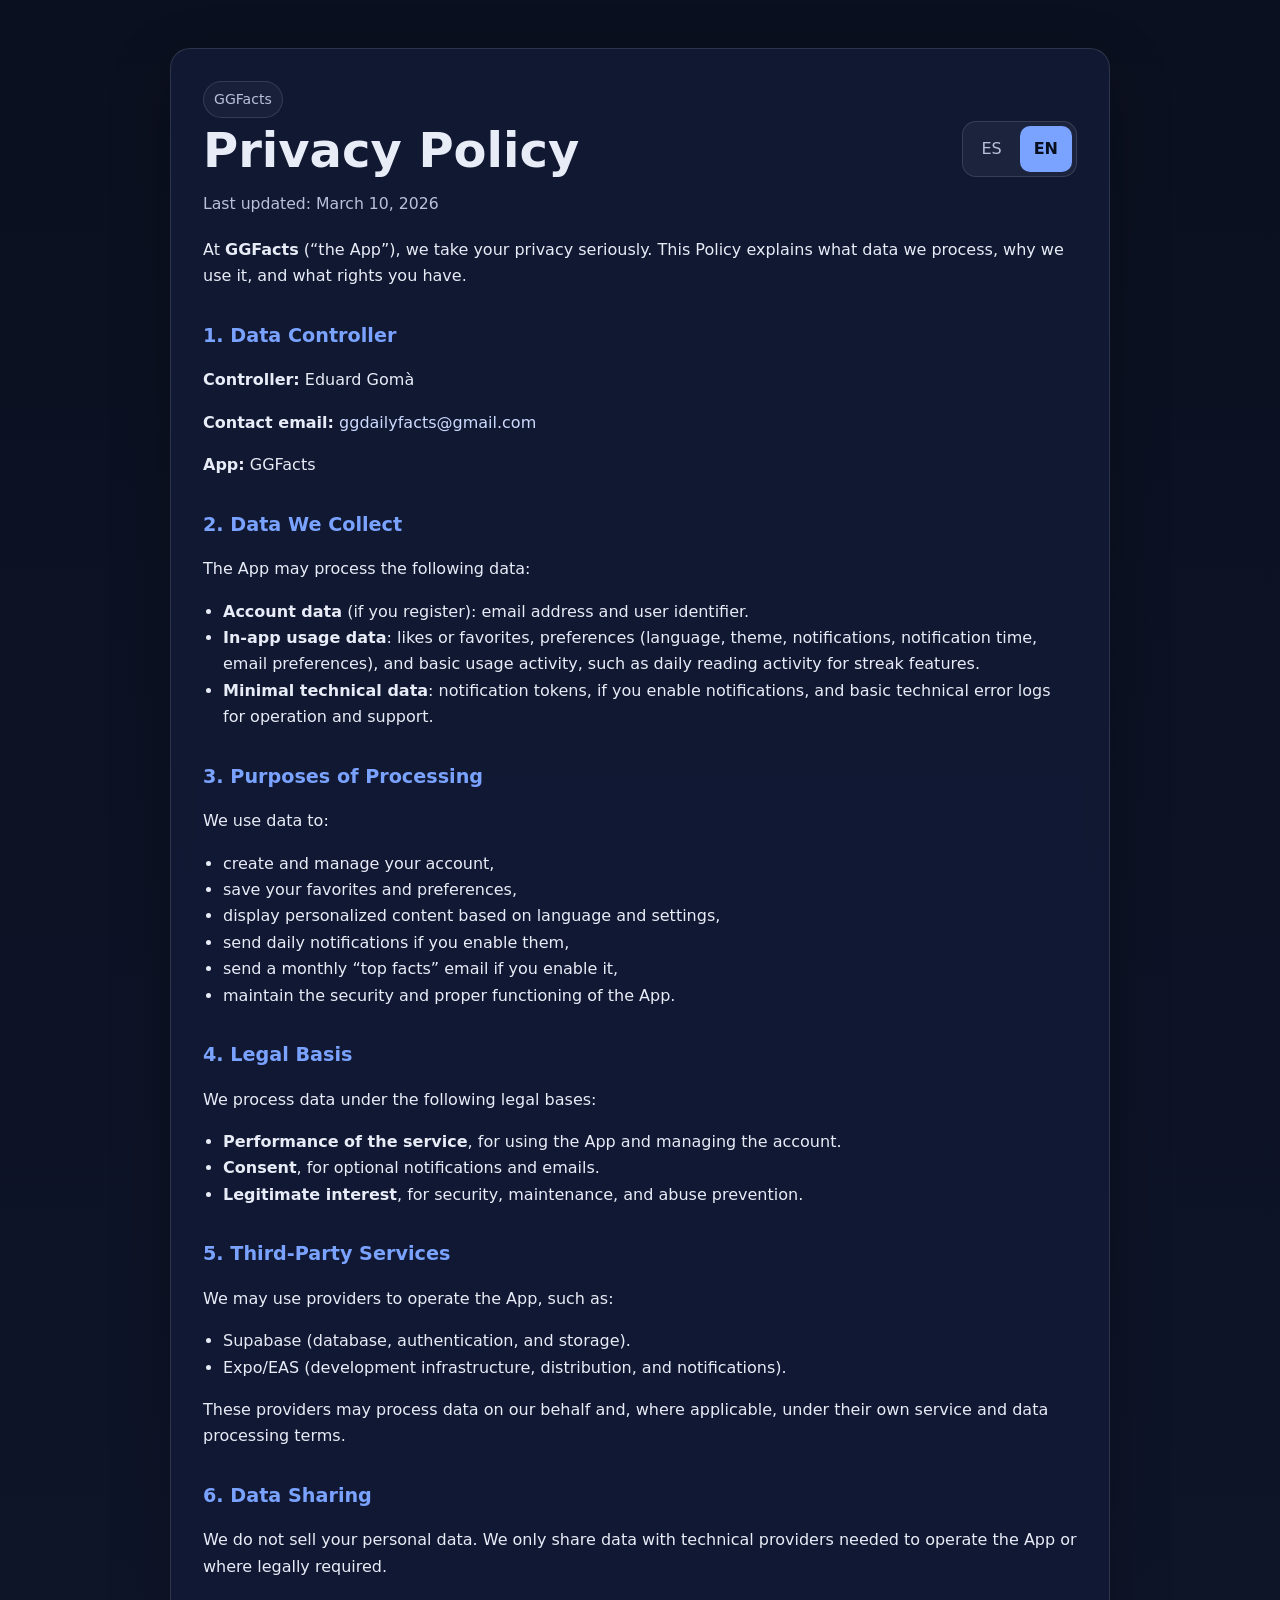
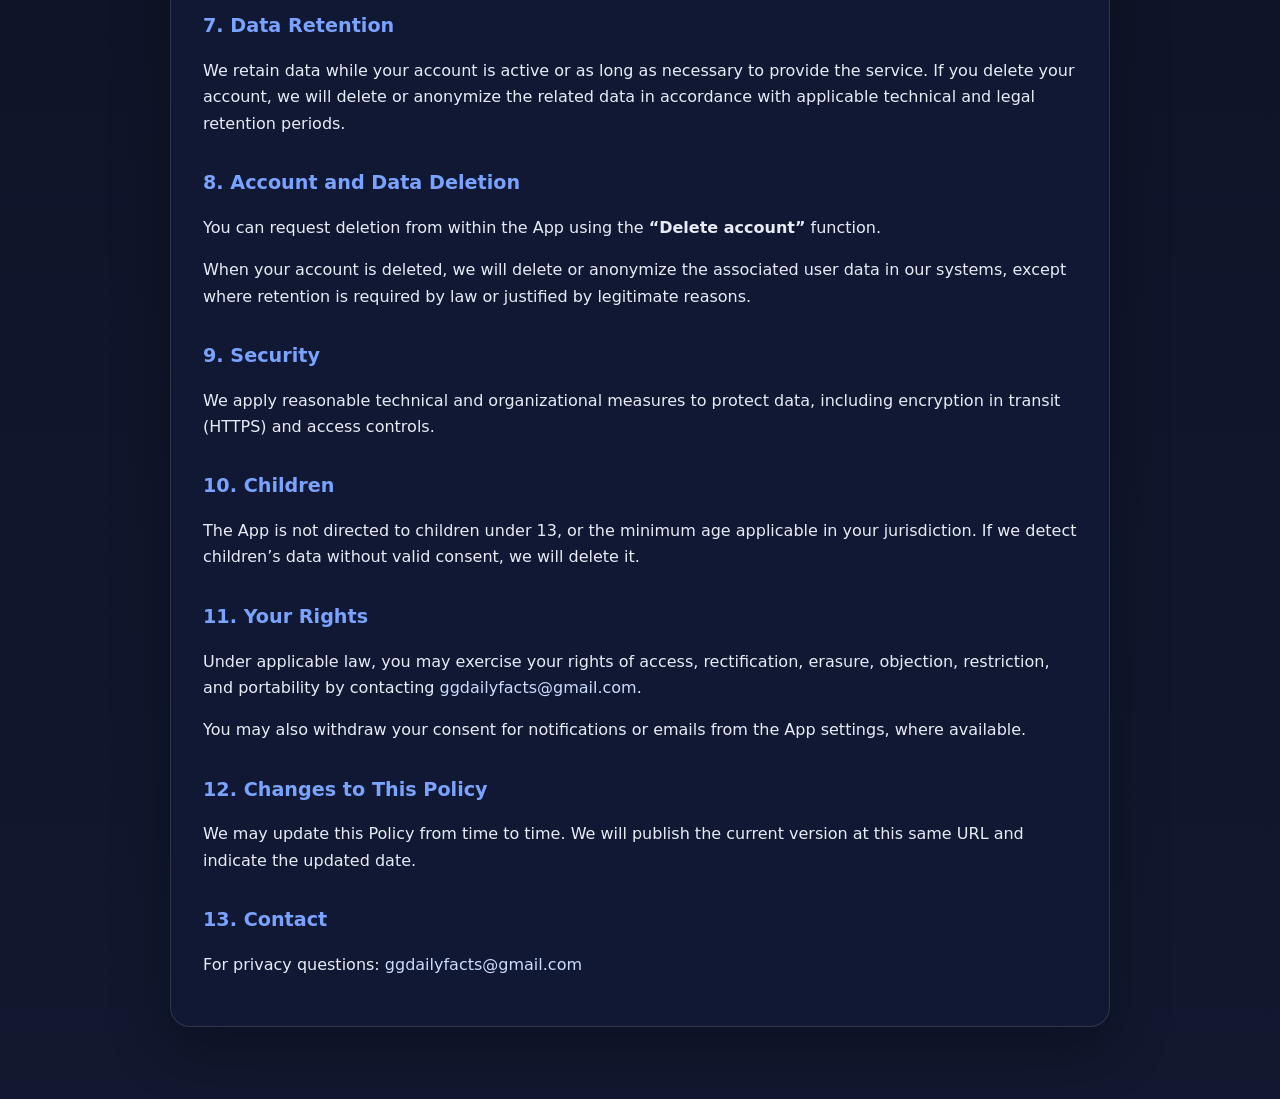
==== index.html @ 589e6b51 "Add files via upload" ====
<!doctype html>
<html lang="es">
<head>
    <meta charset="UTF-8" />
    <meta name="viewport" content="width=device-width, initial-scale=1.0" />
    <meta name="description" content="Política de Privacidad de GGFacts / GGFacts Privacy Policy" />
    <title>GGFacts - Privacy Policy / Política de Privacidad</title>
    <link rel="icon" type="image/x-icon" href="icon.png">

  <style>
    :root {
      --bg: #0b1020;
      --card: #121935;
      --text: #e8ecf7;
      --muted: #b8c1d9;
      --accent: #7aa2ff;
      --border: rgba(255,255,255,0.12);
      --maxw: 980px;
    }

    * { box-sizing: border-box; }

    html { scroll-behavior: smooth; }

    body {
      margin: 0;
      font-family: Inter, system-ui, -apple-system, BlinkMacSystemFont, "Segoe UI", sans-serif;
      background: linear-gradient(180deg, #0b1020 0%, #11182f 100%);
      color: var(--text);
      line-height: 1.65;
    }

    .wrap {
      max-width: var(--maxw);
      margin: 0 auto;
      padding: 48px 20px 72px;
    }

    .card {
      background: rgba(18, 25, 53, 0.92);
      border: 1px solid var(--border);
      border-radius: 20px;
      padding: 32px;
      box-shadow: 0 20px 60px rgba(0,0,0,0.28);
      backdrop-filter: blur(10px);
    }

    .topbar {
      display: flex;
      justify-content: space-between;
      align-items: center;
      gap: 16px;
      flex-wrap: wrap;
      margin-bottom: 20px;
    }

    .brand {
      display: flex;
      flex-direction: column;
      gap: 6px;
    }

    .badge {
      display: inline-flex;
      align-items: center;
      width: fit-content;
      padding: 6px 10px;
      border-radius: 999px;
      border: 1px solid var(--border);
      color: var(--muted);
      font-size: 0.88rem;
      background: rgba(255,255,255,0.04);
    }

    h1 {
      margin: 0;
      font-size: clamp(2rem, 5vw, 3rem);
      line-height: 1.1;
    }

    .subtitle {
      margin: 8px 0 0;
      color: var(--muted);
      font-size: 0.98rem;
    }

    .lang-switcher {
      display: inline-flex;
      background: rgba(255,255,255,0.05);
      border: 1px solid var(--border);
      border-radius: 14px;
      padding: 4px;
      gap: 4px;
    }

    .lang-btn {
      border: 0;
      background: transparent;
      color: var(--muted);
      padding: 10px 14px;
      border-radius: 10px;
      cursor: pointer;
      font: inherit;
      transition: 0.2s ease;
    }

    .lang-btn.active {
      background: var(--accent);
      color: #08101f;
      font-weight: 700;
    }

    h2 {
      margin-top: 30px;
      margin-bottom: 10px;
      font-size: 1.2rem;
      color: var(--accent);
    }

    p, li {
      color: var(--text);
      font-size: 1rem;
    }

    ul {
      margin: 10px 0 0 20px;
      padding: 0;
    }

    .muted {
      color: var(--muted);
    }

    .email-link {
      color: #cddbff;
      word-break: break-word;
    }

    .lang-content[hidden] {
      display: none !important;
    }

    .footer {
      margin-top: 28px;
      padding-top: 20px;
      border-top: 1px solid var(--border);
      color: var(--muted);
      font-size: 0.95rem;
    }

    a {
      color: #a9c2ff;
      text-decoration: none;
    }

    a:hover { text-decoration: underline; }

    @media (max-width: 640px) {
      .wrap { padding: 20px 14px 40px; }
      .card { padding: 22px; border-radius: 16px; }
      .topbar { align-items: stretch; }
      .lang-switcher { width: 100%; }
      .lang-btn { flex: 1; }
    }
  </style>
</head>
<body>
  <main class="wrap">
    <section class="card">
      <div class="topbar">
        <div class="brand">
          <span class="badge">GGFacts</span>
          <h1 id="page-title">Política de Privacidad</h1>
          <p class="subtitle" id="page-subtitle">Última actualización: 10 de marzo de 2026</p>
        </div>

        <div class="lang-switcher" aria-label="Language switcher">
          <button class="lang-btn active" data-lang-btn="es" type="button">ES</button>
          <button class="lang-btn" data-lang-btn="en" type="button">EN</button>
        </div>
      </div>

      <article class="lang-content" data-lang="es">
        <p>En <strong>GGFacts</strong> (“la App”), nos tomamos en serio tu privacidad. Esta Política explica qué datos tratamos, para qué los usamos y cuáles son tus derechos.</p>

        <h2>1. Responsable del tratamiento</h2>
        <p><strong>Responsable:</strong> Eduard Gomà</p>
        <p><strong>Email de contacto:</strong> <a class="email-link" href="mailto:ggdailyfacts@gmail.com">ggdailyfacts@gmail.com</a></p>
        <p><strong>App:</strong> GGFacts</p>

        <h2>2. Datos que recopilamos</h2>
        <p>La App puede tratar los siguientes datos:</p>
        <ul>
          <li><strong>Datos de cuenta</strong> (si te registras): correo electrónico e identificador de usuario.</li>
          <li><strong>Datos de uso dentro de la App</strong>: likes o favoritos, preferencias (idioma, tema, notificaciones, hora de notificación, preferencias de email) y actividad básica de uso, por ejemplo la lectura diaria para funciones de racha.</li>
          <li><strong>Datos técnicos mínimos</strong>: tokens de notificación, si activas notificaciones, y registros técnicos básicos de error para funcionamiento y soporte.</li>
        </ul>

        <h2>3. Finalidades del tratamiento</h2>
        <p>Usamos los datos para:</p>
        <ul>
          <li>crear y gestionar tu cuenta,</li>
          <li>guardar tus favoritos y preferencias,</li>
          <li>mostrar contenido personalizado según idioma y configuración,</li>
          <li>enviar notificaciones diarias si lo activas,</li>
          <li>enviar un email mensual de “top facts” si lo activas,</li>
          <li>mantener la seguridad y el correcto funcionamiento de la App.</li>
        </ul>

        <h2>4. Base legal</h2>
        <p>Tratamos los datos conforme a las siguientes bases legales:</p>
        <ul>
          <li><strong>Ejecución del servicio</strong>, para el uso de la App y la gestión de la cuenta.</li>
          <li><strong>Consentimiento</strong>, para notificaciones y emails opcionales.</li>
          <li><strong>Interés legítimo</strong>, para seguridad, mantenimiento y prevención de abuso.</li>
        </ul>

        <h2>5. Servicios de terceros</h2>
        <p>Podemos usar proveedores para operar la App, como por ejemplo:</p>
        <ul>
          <li>Supabase (base de datos, autenticación y almacenamiento).</li>
          <li>Expo/EAS (infraestructura de desarrollo, distribución y notificaciones).</li>
        </ul>
        <p>Estos proveedores pueden tratar datos siguiendo nuestras instrucciones y, en su caso, conforme a sus propias condiciones de servicio y tratamiento de datos.</p>

        <h2>6. Compartición de datos</h2>
        <p>No vendemos tus datos personales. Solo compartimos datos con proveedores técnicos necesarios para operar la App o cuando exista obligación legal.</p>

        <h2>7. Conservación de datos</h2>
        <p>Conservamos los datos mientras tu cuenta esté activa o mientras sean necesarios para prestar el servicio. Si eliminas tu cuenta, eliminaremos o anonimizaremos los datos asociados según los plazos técnicos y legales aplicables.</p>

        <h2>8. Eliminación de cuenta y datos</h2>
        <p>Puedes solicitar la eliminación desde la propia App mediante la función <strong>“Eliminar cuenta”</strong>.</p>
        <p>Al eliminar la cuenta, eliminaremos o anonimizaremos los datos asociados del usuario en nuestros sistemas, salvo aquellos que deban conservarse por obligación legal o por motivos legítimos debidamente justificados.</p>

        <h2>9. Seguridad</h2>
        <p>Aplicamos medidas técnicas y organizativas razonables para proteger los datos, incluyendo cifrado en tránsito (HTTPS) y controles de acceso.</p>

        <h2>10. Menores de edad</h2>
        <p>La App no está dirigida a menores de 13 años, o la edad mínima aplicable en tu jurisdicción. Si detectamos datos de menores sin consentimiento válido, los eliminaremos.</p>

        <h2>11. Tus derechos</h2>
        <p>Puedes ejercer, según la normativa aplicable, los derechos de acceso, rectificación, supresión, oposición, limitación y portabilidad escribiendo a <a class="email-link" href="mailto:ggdailyfacts@gmail.com">ggdailyfacts@gmail.com</a>.</p>
        <p>También puedes retirar tu consentimiento para notificaciones o emails desde la configuración de la App, cuando esté disponible.</p>

        <h2>12. Cambios en esta política</h2>
        <p>Podemos actualizar esta Política ocasionalmente. Publicaremos la versión vigente en esta misma URL indicando la fecha de actualización.</p>

        <h2>13. Contacto</h2>
        <p>Para dudas sobre privacidad: <a class="email-link" href="mailto:ggdailyfacts@gmail.com">ggdailyfacts@gmail.com</a></p>
      </article>

      <article class="lang-content" data-lang="en" hidden>
        <p>At <strong>GGFacts</strong> (“the App”), we take your privacy seriously. This Policy explains what data we process, why we use it, and what rights you have.</p>

        <h2>1. Data Controller</h2>
        <p><strong>Controller:</strong> Eduard Gomà</p>
        <p><strong>Contact email:</strong> <a class="email-link" href="mailto:ggdailyfacts@gmail.com">ggdailyfacts@gmail.com</a></p>
        <p><strong>App:</strong> GGFacts</p>

        <h2>2. Data We Collect</h2>
        <p>The App may process the following data:</p>
        <ul>
          <li><strong>Account data</strong> (if you register): email address and user identifier.</li>
          <li><strong>In-app usage data</strong>: likes or favorites, preferences (language, theme, notifications, notification time, email preferences), and basic usage activity, such as daily reading activity for streak features.</li>
          <li><strong>Minimal technical data</strong>: notification tokens, if you enable notifications, and basic technical error logs for operation and support.</li>
        </ul>

        <h2>3. Purposes of Processing</h2>
        <p>We use data to:</p>
        <ul>
          <li>create and manage your account,</li>
          <li>save your favorites and preferences,</li>
          <li>display personalized content based on language and settings,</li>
          <li>send daily notifications if you enable them,</li>
          <li>send a monthly “top facts” email if you enable it,</li>
          <li>maintain the security and proper functioning of the App.</li>
        </ul>

        <h2>4. Legal Basis</h2>
        <p>We process data under the following legal bases:</p>
        <ul>
          <li><strong>Performance of the service</strong>, for using the App and managing the account.</li>
          <li><strong>Consent</strong>, for optional notifications and emails.</li>
          <li><strong>Legitimate interest</strong>, for security, maintenance, and abuse prevention.</li>
        </ul>

        <h2>5. Third-Party Services</h2>
        <p>We may use providers to operate the App, such as:</p>
        <ul>
          <li>Supabase (database, authentication, and storage).</li>
          <li>Expo/EAS (development infrastructure, distribution, and notifications).</li>
        </ul>
        <p>These providers may process data on our behalf and, where applicable, under their own service and data processing terms.</p>

        <h2>6. Data Sharing</h2>
        <p>We do not sell your personal data. We only share data with technical providers needed to operate the App or where legally required.</p>

        <h2>7. Data Retention</h2>
        <p>We retain data while your account is active or as long as necessary to provide the service. If you delete your account, we will delete or anonymize the related data in accordance with applicable technical and legal retention periods.</p>

        <h2>8. Account and Data Deletion</h2>
        <p>You can request deletion from within the App using the <strong>“Delete account”</strong> function.</p>
        <p>When your account is deleted, we will delete or anonymize the associated user data in our systems, except where retention is required by law or justified by legitimate reasons.</p>

        <h2>9. Security</h2>
        <p>We apply reasonable technical and organizational measures to protect data, including encryption in transit (HTTPS) and access controls.</p>

        <h2>10. Children</h2>
        <p>The App is not directed to children under 13, or the minimum age applicable in your jurisdiction. If we detect children’s data without valid consent, we will delete it.</p>

        <h2>11. Your Rights</h2>
        <p>Under applicable law, you may exercise your rights of access, rectification, erasure, objection, restriction, and portability by contacting <a class="email-link" href="mailto:ggdailyfacts@gmail.com">ggdailyfacts@gmail.com</a>.</p>
        <p>You may also withdraw your consent for notifications or emails from the App settings, where available.</p>

        <h2>12. Changes to This Policy</h2>
        <p>We may update this Policy from time to time. We will publish the current version at this same URL and indicate the updated date.</p>

        <h2>13. Contact</h2>
        <p>For privacy questions: <a class="email-link" href="mailto:ggdailyfacts@gmail.com">ggdailyfacts@gmail.com</a></p>
      </article>
    </section>
  </main>

  <script>
    const buttons = document.querySelectorAll('[data-lang-btn]');
    const sections = document.querySelectorAll('.lang-content');
    const pageTitle = document.getElementById('page-title');
    const pageSubtitle = document.getElementById('page-subtitle');

    const copy = {
      es: {
        title: 'Política de Privacidad',
        subtitle: 'Última actualización: 10 de marzo de 2026',
        htmlLang: 'es'
      },
      en: {
        title: 'Privacy Policy',
        subtitle: 'Last updated: March 10, 2026',
        htmlLang: 'en'
      }
    };

    function setLanguage(lang) {
      sections.forEach(section => {
        section.hidden = section.dataset.lang !== lang;
      });

      buttons.forEach(button => {
        button.classList.toggle('active', button.dataset.langBtn === lang);
      });

      pageTitle.textContent = copy[lang].title;
      pageSubtitle.textContent = copy[lang].subtitle;
      document.documentElement.lang = copy[lang].htmlLang;
      localStorage.setItem('ggfacts-policy-lang', lang);
    }

    buttons.forEach(button => {
      button.addEventListener('click', () => setLanguage(button.dataset.langBtn));
    });

    const savedLang = localStorage.getItem('ggfacts-policy-lang');
    const browserLang = navigator.language && navigator.language.toLowerCase().startsWith('es') ? 'es' : 'en';
    setLanguage(savedLang || browserLang || 'es');
  </script>
</body>
</html>
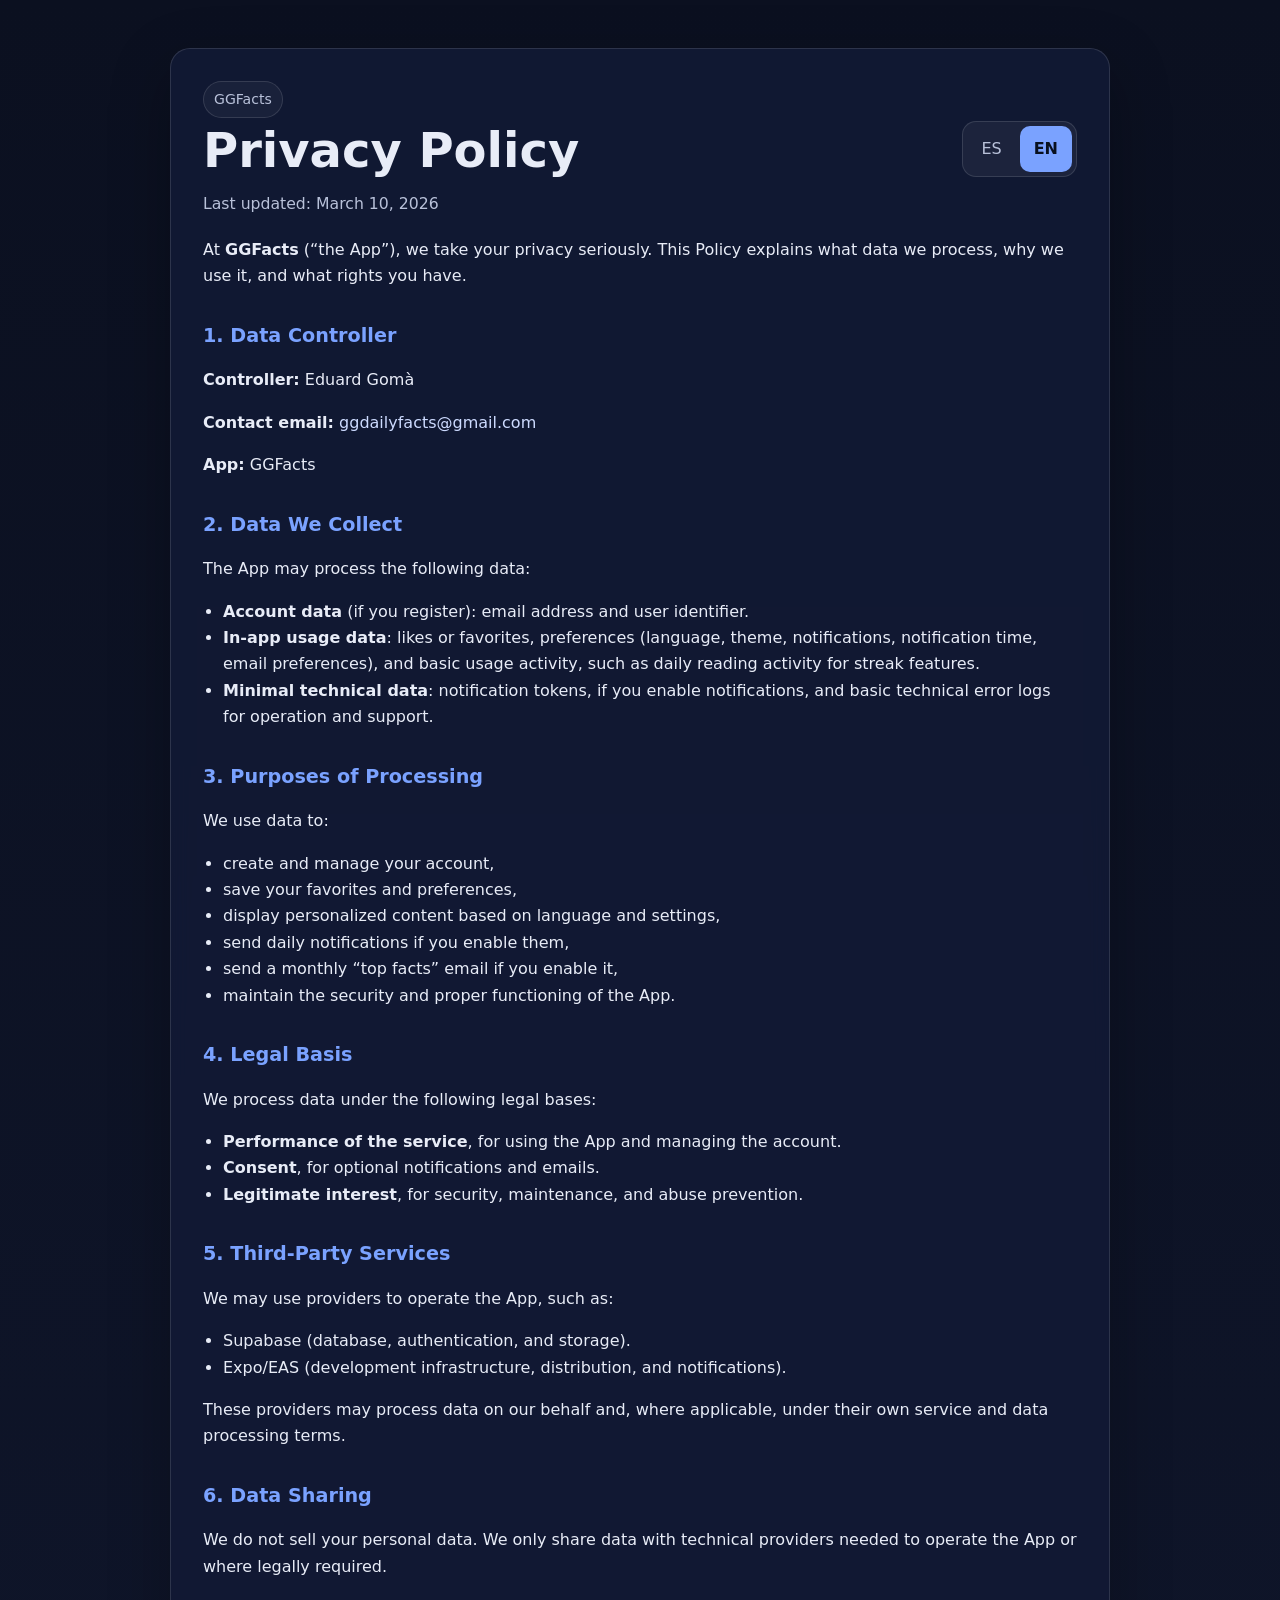
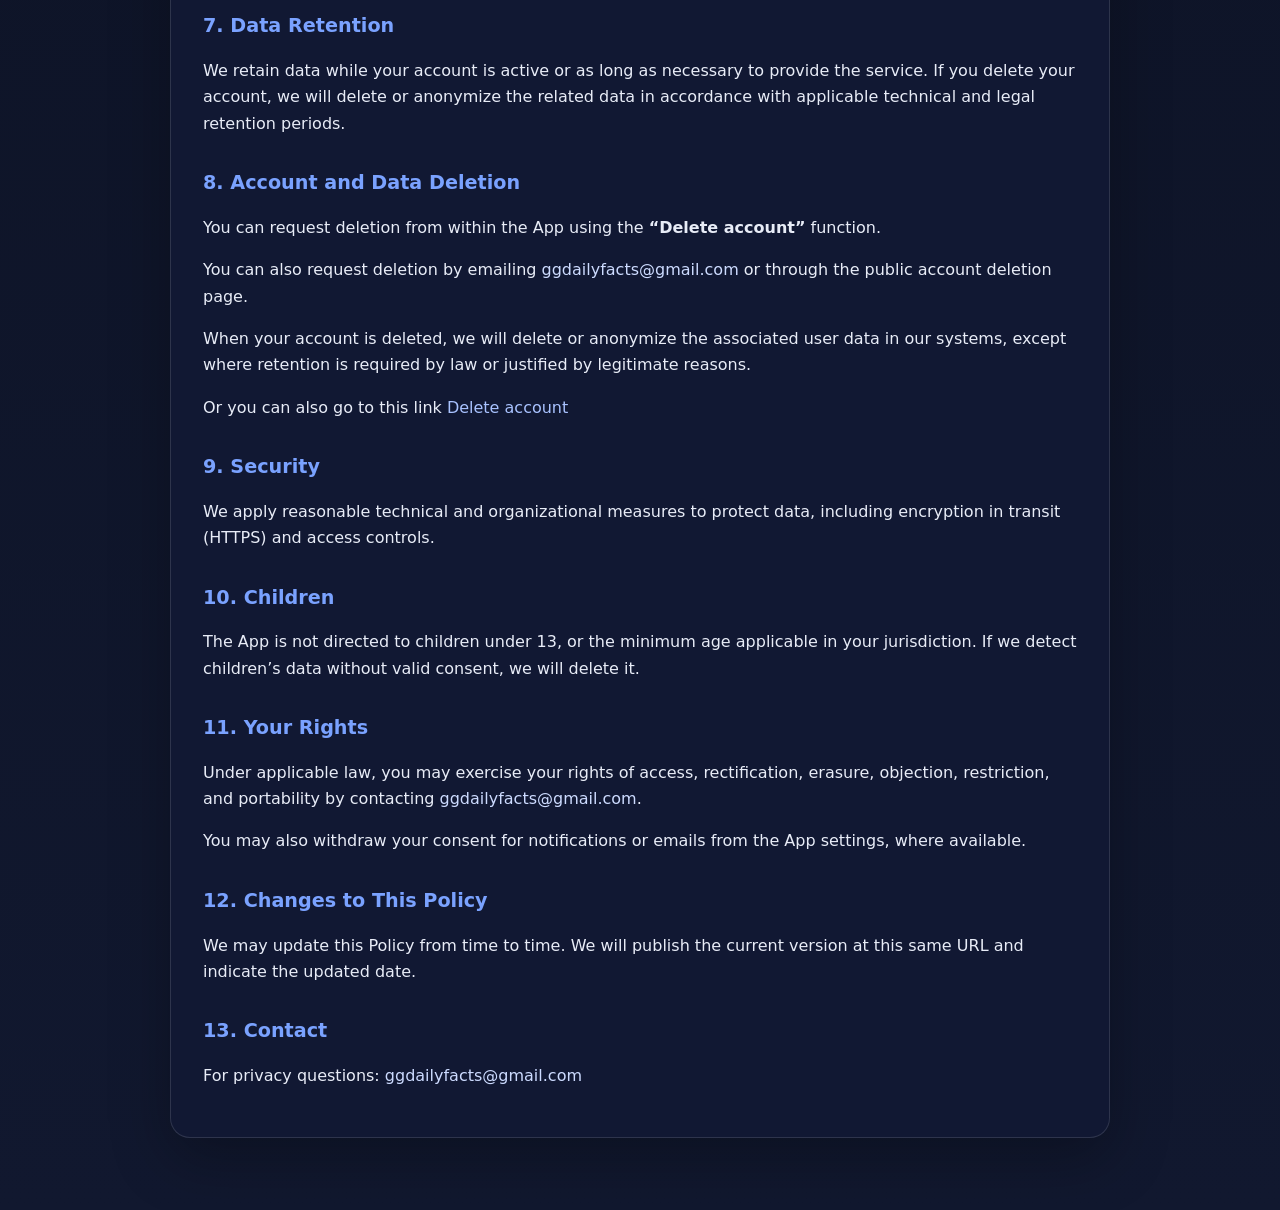
==== commit 388d368b: "Add files via upload" ====
--- a/index.html
+++ b/index.html
@@ -1,168 +1,13 @@
 <!doctype html>
 <html lang="es">
 <head>
-    <meta charset="UTF-8" />
-    <meta name="viewport" content="width=device-width, initial-scale=1.0" />
-    <meta name="description" content="Política de Privacidad de GGFacts / GGFacts Privacy Policy" />
-    <title>GGFacts - Privacy Policy / Política de Privacidad</title>
-    <link rel="icon" type="image/x-icon" href="icon.png">
-
-  <style>
-    :root {
-      --bg: #0b1020;
-      --card: #121935;
-      --text: #e8ecf7;
-      --muted: #b8c1d9;
-      --accent: #7aa2ff;
-      --border: rgba(255,255,255,0.12);
-      --maxw: 980px;
-    }
-
-    * { box-sizing: border-box; }
-
-    html { scroll-behavior: smooth; }
-
-    body {
-      margin: 0;
-      font-family: Inter, system-ui, -apple-system, BlinkMacSystemFont, "Segoe UI", sans-serif;
-      background: linear-gradient(180deg, #0b1020 0%, #11182f 100%);
-      color: var(--text);
-      line-height: 1.65;
-    }
-
-    .wrap {
-      max-width: var(--maxw);
-      margin: 0 auto;
-      padding: 48px 20px 72px;
-    }
-
-    .card {
-      background: rgba(18, 25, 53, 0.92);
-      border: 1px solid var(--border);
-      border-radius: 20px;
-      padding: 32px;
-      box-shadow: 0 20px 60px rgba(0,0,0,0.28);
-      backdrop-filter: blur(10px);
-    }
-
-    .topbar {
-      display: flex;
-      justify-content: space-between;
-      align-items: center;
-      gap: 16px;
-      flex-wrap: wrap;
-      margin-bottom: 20px;
-    }
-
-    .brand {
-      display: flex;
-      flex-direction: column;
-      gap: 6px;
-    }
-
-    .badge {
-      display: inline-flex;
-      align-items: center;
-      width: fit-content;
-      padding: 6px 10px;
-      border-radius: 999px;
-      border: 1px solid var(--border);
-      color: var(--muted);
-      font-size: 0.88rem;
-      background: rgba(255,255,255,0.04);
-    }
-
-    h1 {
-      margin: 0;
-      font-size: clamp(2rem, 5vw, 3rem);
-      line-height: 1.1;
-    }
-
-    .subtitle {
-      margin: 8px 0 0;
-      color: var(--muted);
-      font-size: 0.98rem;
-    }
-
-    .lang-switcher {
-      display: inline-flex;
-      background: rgba(255,255,255,0.05);
-      border: 1px solid var(--border);
-      border-radius: 14px;
-      padding: 4px;
-      gap: 4px;
-    }
-
-    .lang-btn {
-      border: 0;
-      background: transparent;
-      color: var(--muted);
-      padding: 10px 14px;
-      border-radius: 10px;
-      cursor: pointer;
-      font: inherit;
-      transition: 0.2s ease;
-    }
-
-    .lang-btn.active {
-      background: var(--accent);
-      color: #08101f;
-      font-weight: 700;
-    }
-
-    h2 {
-      margin-top: 30px;
-      margin-bottom: 10px;
-      font-size: 1.2rem;
-      color: var(--accent);
-    }
-
-    p, li {
-      color: var(--text);
-      font-size: 1rem;
-    }
-
-    ul {
-      margin: 10px 0 0 20px;
-      padding: 0;
-    }
-
-    .muted {
-      color: var(--muted);
-    }
-
-    .email-link {
-      color: #cddbff;
-      word-break: break-word;
-    }
-
-    .lang-content[hidden] {
-      display: none !important;
-    }
-
-    .footer {
-      margin-top: 28px;
-      padding-top: 20px;
-      border-top: 1px solid var(--border);
-      color: var(--muted);
-      font-size: 0.95rem;
-    }
-
-    a {
-      color: #a9c2ff;
-      text-decoration: none;
-    }
-
-    a:hover { text-decoration: underline; }
-
-    @media (max-width: 640px) {
-      .wrap { padding: 20px 14px 40px; }
-      .card { padding: 22px; border-radius: 16px; }
-      .topbar { align-items: stretch; }
-      .lang-switcher { width: 100%; }
-      .lang-btn { flex: 1; }
-    }
-  </style>
+  <meta charset="UTF-8" />
+  <meta name="viewport" content="width=device-width, initial-scale=1.0" />
+  <meta name="description" content="Política de Privacidad de GGFacts / GGFacts Privacy Policy" />
+  <title>GGFacts - Privacy Policy / Política de Privacidad</title>
+  <link rel="icon" type="image/x-icon" href="./images/icon.png">
+  <link rel="stylesheet" href="./css/styles.css">
+
 </head>
 <body>
   <main class="wrap">
@@ -231,7 +76,9 @@
 
         <h2>8. Eliminación de cuenta y datos</h2>
         <p>Puedes solicitar la eliminación desde la propia App mediante la función <strong>“Eliminar cuenta”</strong>.</p>
+        <p>También puedes solicitar el borrado escribiendo a <a class="email-link" href="mailto:ggdailyfacts@gmail.com?subject=Solicitud%20de%20eliminaci%C3%B3n%20de%20cuenta%20GGFacts">ggdailyfacts@gmail.com</a> o desde la página pública de eliminación de cuenta.</p>
         <p>Al eliminar la cuenta, eliminaremos o anonimizaremos los datos asociados del usuario en nuestros sistemas, salvo aquellos que deban conservarse por obligación legal o por motivos legítimos debidamente justificados.</p>
+        <p>O tambien puedes ir a este link <a href="./pages/delete-account.html">Eliminar cuenta  </a></p>
 
         <h2>9. Seguridad</h2>
         <p>Aplicamos medidas técnicas y organizativas razonables para proteger los datos, incluyendo cifrado en tránsito (HTTPS) y controles de acceso.</p>
@@ -301,8 +148,10 @@
 
         <h2>8. Account and Data Deletion</h2>
         <p>You can request deletion from within the App using the <strong>“Delete account”</strong> function.</p>
+        <p>You can also request deletion by emailing <a class="email-link" href="mailto:ggdailyfacts@gmail.com?subject=GGFacts%20account%20deletion%20request">ggdailyfacts@gmail.com</a> or through the public account deletion page.</p>
         <p>When your account is deleted, we will delete or anonymize the associated user data in our systems, except where retention is required by law or justified by legitimate reasons.</p>
-
+        <p>Or you can also go to this link <a href="./pages/delete-account.html">Delete account  </a></p> 
+        
         <h2>9. Security</h2>
         <p>We apply reasonable technical and organizational measures to protect data, including encryption in transit (HTTPS) and access controls.</p>
 
--- a/css/styles.css
+++ b/css/styles.css
@@ -0,0 +1,154 @@
+:root {
+    --bg: #0b1020;
+    --card: #121935;
+    --text: #e8ecf7;
+    --muted: #b8c1d9;
+    --accent: #7aa2ff;
+    --border: rgba(255,255,255,0.12);
+    --maxw: 980px;
+}
+
+* { box-sizing: border-box; }
+
+html { scroll-behavior: smooth; }
+
+body {
+    margin: 0;
+    font-family: Inter, system-ui, -apple-system, BlinkMacSystemFont, "Segoe UI", sans-serif;
+    background: linear-gradient(180deg, #0b1020 0%, #11182f 100%);
+    color: var(--text);
+    line-height: 1.65;
+}
+
+.wrap {
+    max-width: var(--maxw);
+    margin: 0 auto;
+    padding: 48px 20px 72px;
+}
+
+.card {
+    background: rgba(18, 25, 53, 0.92);
+    border: 1px solid var(--border);
+    border-radius: 20px;
+    padding: 32px;
+    box-shadow: 0 20px 60px rgba(0,0,0,0.28);
+    backdrop-filter: blur(10px);
+}
+
+.topbar {
+    display: flex;
+    justify-content: space-between;
+    align-items: center;
+    gap: 16px;
+    flex-wrap: wrap;
+    margin-bottom: 20px;
+}
+
+.brand {
+    display: flex;
+    flex-direction: column;
+    gap: 6px;
+}
+
+.badge {
+    display: inline-flex;
+    align-items: center;
+    width: fit-content;
+    padding: 6px 10px;
+    border-radius: 999px;
+    border: 1px solid var(--border);
+    color: var(--muted);
+    font-size: 0.88rem;
+    background: rgba(255,255,255,0.04);
+}
+
+h1 {
+    margin: 0;
+    font-size: clamp(2rem, 5vw, 3rem);
+    line-height: 1.1;
+}
+
+.subtitle {
+    margin: 8px 0 0;
+    color: var(--muted);
+    font-size: 0.98rem;
+}
+
+.lang-switcher {
+    display: inline-flex;
+    background: rgba(255,255,255,0.05);
+    border: 1px solid var(--border);
+    border-radius: 14px;
+    padding: 4px;
+    gap: 4px;
+}
+
+.lang-btn {
+    border: 0;
+    background: transparent;
+    color: var(--muted);
+    padding: 10px 14px;
+    border-radius: 10px;
+    cursor: pointer;
+    font: inherit;
+    transition: 0.2s ease;
+}
+
+.lang-btn.active {
+    background: var(--accent);
+    color: #08101f;
+    font-weight: 700;
+}
+
+h2 {
+    margin-top: 30px;
+    margin-bottom: 10px;
+    font-size: 1.2rem;
+    color: var(--accent);
+}
+
+p, li {
+    color: var(--text);
+    font-size: 1rem;
+}
+
+ul {
+    margin: 10px 0 0 20px;
+    padding: 0;
+}
+
+.muted {
+    color: var(--muted);
+}
+
+.email-link {
+    color: #cddbff;
+    word-break: break-word;
+}
+
+.lang-content[hidden] {
+    display: none !important;
+}
+
+.footer {
+    margin-top: 28px;
+    padding-top: 20px;
+    border-top: 1px solid var(--border);
+    color: var(--muted);
+    font-size: 0.95rem;
+}
+
+a {
+    color: #a9c2ff;
+    text-decoration: none;
+}
+
+a:hover { text-decoration: underline; }
+
+@media (max-width: 640px) {
+    .wrap { padding: 20px 14px 40px; }
+    .card { padding: 22px; border-radius: 16px; }
+    .topbar { align-items: stretch; }
+    .lang-switcher { width: 100%; }
+    .lang-btn { flex: 1; }
+}
